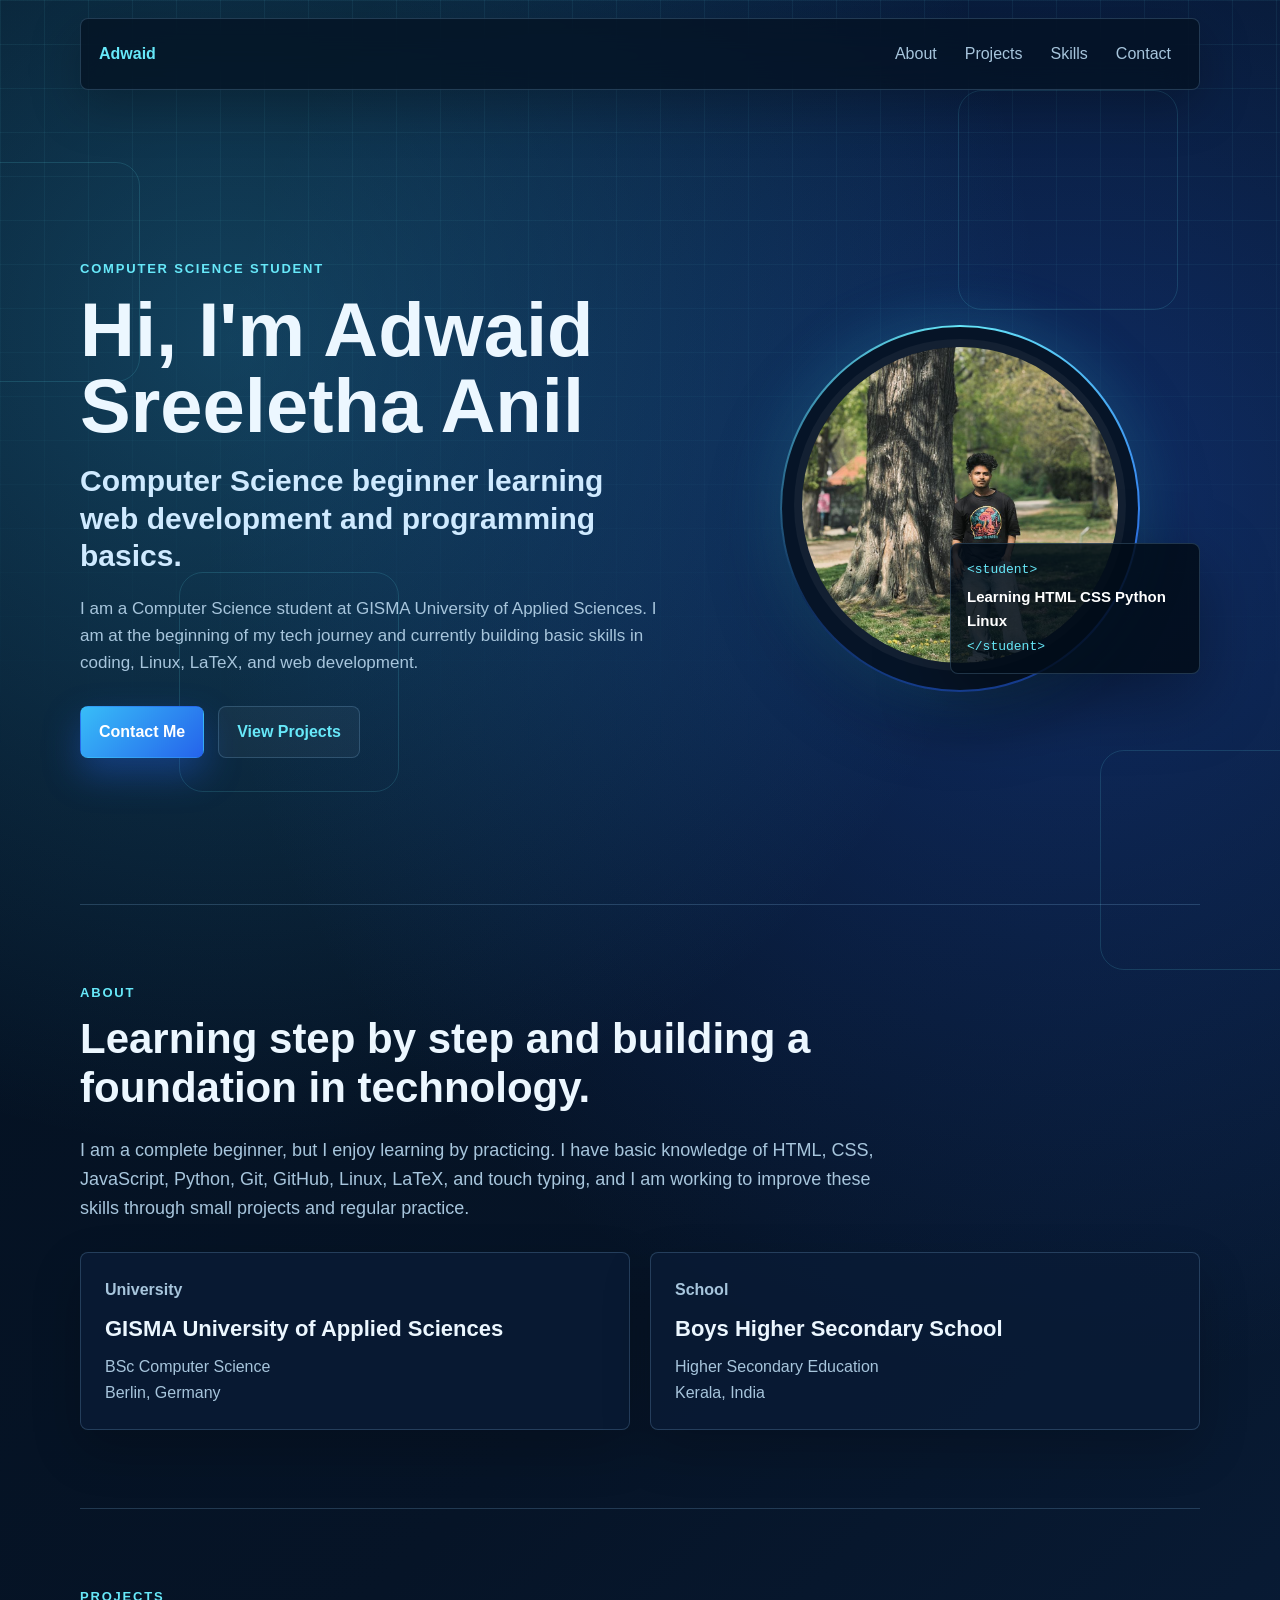
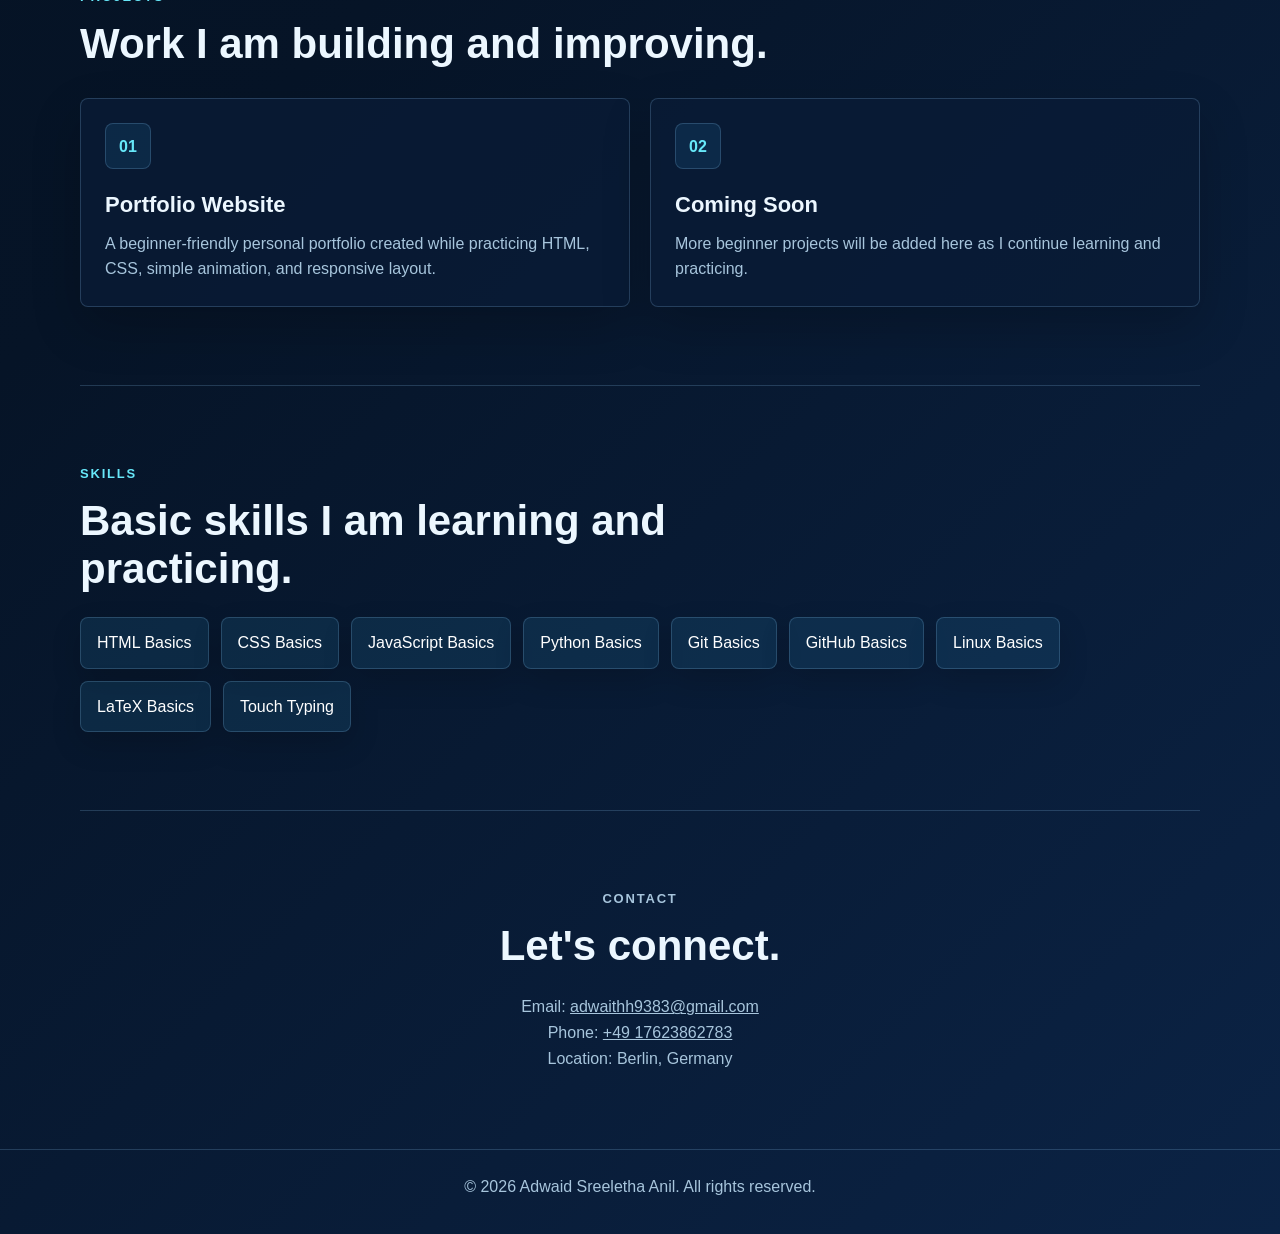
==== index.html @ 9450921c "Add files via upload" ====
<!DOCTYPE html>
<html lang="en">
<head>
  <meta charset="UTF-8" />
  <meta name="viewport" content="width=device-width, initial-scale=1.0" />
  <title>Adwaid Sreeletha Anil | IT Student Portfolio</title>
  <link rel="stylesheet" href="style.css" />
</head>
<body>
  <div class="tech-bg" aria-hidden="true">
    <span></span>
    <span></span>
    <span></span>
    <span></span>
  </div>

  <nav class="navbar">
    <a class="logo" href="#home">Adwaid</a>
    <ul>
      <li><a href="#about">About</a></li>
      <li><a href="#projects">Projects</a></li>
      <li><a href="#skills">Skills</a></li>
      <li><a href="#contact">Contact</a></li>
    </ul>
  </nav>

  <main>
    <header id="home" class="hero reveal">
      <div class="hero-text">
        <p class="eyebrow">Computer Science Student</p>
        <h1>Hi, I'm Adwaid Sreeletha Anil</h1>
        <h2>Computer Science beginner learning web development and programming basics.</h2>
        <p>
          I am a Computer Science student at GISMA University of Applied Sciences. I am at the beginning of my tech journey and currently building basic skills in coding, Linux, LaTeX, and web development.
        </p>
        <div class="hero-actions">
          <a href="#contact" class="btn primary">Contact Me</a>
          <a href="#projects" class="btn secondary">View Projects</a>
        </div>
      </div>

      <div class="hero-visual">
        <div class="profile-ring">
          <img src="imagesprofile.jpg.jpeg" alt="Portrait of Adwaid Sreeletha Anil" />
        </div>
        <div class="code-card">
          <span>&lt;student&gt;</span>
          <strong>Learning HTML CSS Python Linux</strong>
          <span>&lt;/student&gt;</span>
        </div>
      </div>
    </header>

    <section id="about" class="section reveal">
      <div class="section-heading">
        <p class="eyebrow">About</p>
        <h2>Learning step by step and building a foundation in technology.</h2>
      </div>
      <p class="lead">
        I am a complete beginner, but I enjoy learning by practicing. I have basic knowledge of HTML, CSS, JavaScript, Python, Git, GitHub, Linux, LaTeX, and touch typing, and I am working to improve these skills through small projects and regular practice.
      </p>

      <div class="education-grid">
        <article class="info-card">
          <p class="card-label">University</p>
          <h3>GISMA University of Applied Sciences</h3>
          <p>BSc Computer Science</p>
          <p>Berlin, Germany</p>
        </article>

        <article class="info-card">
          <p class="card-label">School</p>
          <h3>Boys Higher Secondary School</h3>
          <p>Higher Secondary Education</p>
          <p>Kerala, India</p>
        </article>
      </div>
    </section>

    <section id="projects" class="section reveal">
      <div class="section-heading">
        <p class="eyebrow">Projects</p>
        <h2>Work I am building and improving.</h2>
      </div>

      <div class="project-grid">
        <article class="project-card">
          <div class="project-icon">01</div>
          <h3>Portfolio Website</h3>
          <p>A beginner-friendly personal portfolio created while practicing HTML, CSS, simple animation, and responsive layout.</p>
        </article>

        <article class="project-card">
          <div class="project-icon">02</div>
          <h3>Coming Soon</h3>
          <p>More beginner projects will be added here as I continue learning and practicing.</p>
        </article>
      </div>
    </section>

    <section id="skills" class="section reveal">
      <div class="section-heading">
        <p class="eyebrow">Skills</p>
        <h2>Basic skills I am learning and practicing.</h2>
      </div>

      <div class="skills-list">
        <span>HTML Basics</span>
        <span>CSS Basics</span>
        <span>JavaScript Basics</span>
        <span>Python Basics</span>
        <span>Git Basics</span>
        <span>GitHub Basics</span>
        <span>Linux Basics</span>
        <span>LaTeX Basics</span>
        <span>Touch Typing</span>
      </div>
    </section>

    <section id="contact" class="section contact reveal">
      <div class="section-heading">
        <p class="eyebrow">Contact</p>
        <h2>Let's connect.</h2>
      </div>
      <p>Email: <a href="mailto:adwaithh9383@gmail.com">adwaithh9383@gmail.com</a></p>
      <p>Phone: <a href="tel:+4917623862783">+49 17623862783</a></p>
      <p>Location: Berlin, Germany</p>
    </section>
  </main>

  <footer>
    <p>&copy; 2026 Adwaid Sreeletha Anil. All rights reserved.</p>
  </footer>

  <script src="script.js"></script>
</body>
</html>
---- style.css ----
:root {
  --bg: #061427;
  --panel: rgba(10, 28, 54, 0.78);
  --panel-strong: rgba(14, 41, 78, 0.92);
  --text: #ecf7ff;
  --muted: #a7c5dc;
  --blue: #38bdf8;
  --blue-dark: #2563eb;
  --cyan: #67e8f9;
  --line: rgba(148, 210, 255, 0.2);
  --shadow: 0 24px 70px rgba(0, 0, 0, 0.35);
}

* {
  margin: 0;
  padding: 0;
  box-sizing: border-box;
}

html {
  scroll-behavior: smooth;
}

body {
  min-height: 100vh;
  font-family: Arial, Helvetica, sans-serif;
  color: var(--text);
  line-height: 1.6;
  background:
    radial-gradient(circle at 18% 12%, rgba(56, 189, 248, 0.28), transparent 30%),
    radial-gradient(circle at 84% 18%, rgba(37, 99, 235, 0.32), transparent 34%),
    linear-gradient(135deg, #03101f 0%, #061427 48%, #0b2345 100%);
  overflow-x: hidden;
}

body::before {
  content: "";
  position: fixed;
  inset: 0;
  pointer-events: none;
  background-image:
    linear-gradient(rgba(103, 232, 249, 0.08) 1px, transparent 1px),
    linear-gradient(90deg, rgba(103, 232, 249, 0.08) 1px, transparent 1px);
  background-size: 44px 44px;
  mask-image: linear-gradient(to bottom, rgba(0, 0, 0, 0.9), transparent 85%);
  animation: gridMove 18s linear infinite;
}

a {
  color: inherit;
}

.tech-bg span {
  position: fixed;
  width: 220px;
  height: 220px;
  border: 1px solid rgba(103, 232, 249, 0.15);
  border-radius: 24px;
  pointer-events: none;
  animation: floatTech 12s ease-in-out infinite;
}

.tech-bg span:nth-child(1) {
  top: 18%;
  left: -80px;
}

.tech-bg span:nth-child(2) {
  top: 10%;
  right: 8%;
  animation-delay: -4s;
}

.tech-bg span:nth-child(3) {
  bottom: 12%;
  left: 14%;
  animation-delay: -7s;
}

.tech-bg span:nth-child(4) {
  bottom: -70px;
  right: -40px;
  animation-delay: -2s;
}

.navbar {
  position: sticky;
  top: 0;
  z-index: 10;
  display: flex;
  justify-content: space-between;
  align-items: center;
  gap: 24px;
  width: min(1120px, calc(100% - 32px));
  margin: 18px auto 0;
  padding: 14px 18px;
  background: rgba(3, 16, 31, 0.72);
  border: 1px solid var(--line);
  border-radius: 8px;
  backdrop-filter: blur(16px);
  box-shadow: 0 16px 50px rgba(0, 0, 0, 0.25);
}

.logo {
  font-weight: 800;
  letter-spacing: 0;
  color: var(--cyan);
  text-decoration: none;
}

.navbar ul {
  display: flex;
  gap: 8px;
  list-style: none;
}

.navbar a {
  text-decoration: none;
}

.navbar li a {
  display: block;
  padding: 8px 10px;
  color: var(--muted);
  border-radius: 6px;
  transition: color 0.25s ease, background 0.25s ease;
}

.navbar li a:hover {
  color: var(--text);
  background: rgba(56, 189, 248, 0.14);
}

main {
  position: relative;
  z-index: 1;
}

.hero,
.section {
  width: min(1120px, calc(100% - 32px));
  margin: 0 auto;
}

.hero {
  min-height: calc(100vh - 86px);
  display: grid;
  grid-template-columns: 1.1fr 0.9fr;
  align-items: center;
  gap: 52px;
  padding: 84px 0 60px;
}

.eyebrow {
  margin-bottom: 12px;
  color: var(--cyan);
  font-size: 13px;
  font-weight: 800;
  letter-spacing: 1.8px;
  text-transform: uppercase;
}

.hero h1 {
  max-width: 680px;
  font-size: clamp(42px, 7vw, 76px);
  line-height: 1;
}

.hero h2 {
  max-width: 620px;
  margin-top: 18px;
  color: #cfeaff;
  font-size: clamp(20px, 3vw, 30px);
  line-height: 1.25;
  font-weight: 700;
}

.hero p:not(.eyebrow) {
  max-width: 620px;
  margin-top: 20px;
  color: var(--muted);
  font-size: 17px;
}

.hero-actions {
  display: flex;
  flex-wrap: wrap;
  gap: 14px;
  margin-top: 30px;
}

.btn {
  display: inline-flex;
  align-items: center;
  justify-content: center;
  min-height: 46px;
  padding: 12px 18px;
  border: 1px solid transparent;
  border-radius: 8px;
  font-weight: 800;
  text-decoration: none;
  transition: transform 0.25s ease, box-shadow 0.25s ease, border-color 0.25s ease;
}

.btn:hover {
  transform: translateY(-3px);
}

.btn.primary {
  background: linear-gradient(135deg, var(--blue), var(--blue-dark));
  color: #ffffff;
  box-shadow: 0 16px 36px rgba(37, 99, 235, 0.38);
}

.btn.secondary {
  border-color: var(--line);
  color: var(--cyan);
  background: rgba(255, 255, 255, 0.04);
}

.hero-visual {
  position: relative;
  display: grid;
  place-items: center;
}

.profile-ring {
  position: relative;
  width: min(360px, 82vw);
  aspect-ratio: 1;
  padding: 12px;
  border-radius: 50%;
  background:
    linear-gradient(var(--bg), var(--bg)) padding-box,
    conic-gradient(from 0deg, var(--cyan), var(--blue-dark), transparent, var(--cyan)) border-box;
  border: 2px solid transparent;
  box-shadow: var(--shadow), 0 0 60px rgba(56, 189, 248, 0.3);
  animation: profilePulse 4s ease-in-out infinite;
}

.profile-ring img {
  width: 100%;
  height: 100%;
  border-radius: 50%;
  object-fit: cover;
  object-position: center 100%;
  border: 8px solid rgba(255, 255, 255, 0.05);
}

.code-card {
  position: absolute;
  right: 0;
  bottom: 18px;
  display: grid;
  gap: 4px;
  width: min(250px, 68vw);
  padding: 16px;
  border: 1px solid var(--line);
  border-radius: 8px;
  background: rgba(2, 12, 24, 0.86);
  box-shadow: var(--shadow);
  animation: cardFloat 4s ease-in-out infinite;
}

.code-card span {
  color: var(--cyan);
  font-family: "Courier New", monospace;
  font-size: 13px;
}

.code-card strong {
  color: #ffffff;
  font-size: 15px;
}

.section {
  padding: 78px 0;
  border-top: 1px solid var(--line);
}

.section-heading {
  max-width: 760px;
  margin-bottom: 24px;
}

.section h2 {
  font-size: clamp(28px, 4vw, 42px);
  line-height: 1.15;
}

.lead {
  max-width: 820px;
  color: var(--muted);
  font-size: 18px;
}

.education-grid,
.project-grid {
  display: grid;
  grid-template-columns: repeat(2, minmax(0, 1fr));
  gap: 20px;
  margin-top: 30px;
}

.info-card,
.project-card {
  position: relative;
  overflow: hidden;
  padding: 24px;
  border: 1px solid var(--line);
  border-radius: 8px;
  background: var(--panel);
  box-shadow: 0 20px 50px rgba(0, 0, 0, 0.2);
  transition: transform 0.28s ease, border-color 0.28s ease, background 0.28s ease;
}

.info-card::before,
.project-card::before {
  content: "";
  position: absolute;
  inset: 0;
  background: linear-gradient(135deg, rgba(56, 189, 248, 0.16), transparent 42%);
  opacity: 0;
  transition: opacity 0.28s ease;
}

.info-card:hover,
.project-card:hover {
  transform: translateY(-8px);
  border-color: rgba(103, 232, 249, 0.5);
  background: var(--panel-strong);
}

.info-card:hover::before,
.project-card:hover::before {
  opacity: 1;
}

.info-card > *,
.project-card > * {
  position: relative;
}

.card-label,
.project-icon {
  color: var(--cyan);
  font-weight: 800;
}

.info-card h3,
.project-card h3 {
  margin: 8px 0;
  font-size: 22px;
}

.info-card p,
.project-card p {
  color: var(--muted);
}

.project-icon {
  display: grid;
  place-items: center;
  width: 46px;
  height: 46px;
  margin-bottom: 18px;
  border: 1px solid var(--line);
  border-radius: 8px;
  background: rgba(56, 189, 248, 0.1);
}

.skills-list {
  display: flex;
  flex-wrap: wrap;
  gap: 12px;
}

.skills-list span {
  padding: 12px 16px;
  border: 1px solid var(--line);
  border-radius: 8px;
  color: #ffffff;
  background: rgba(56, 189, 248, 0.11);
  box-shadow: 0 12px 30px rgba(0, 0, 0, 0.16);
  transition: transform 0.25s ease, background 0.25s ease;
}

.skills-list span:hover {
  transform: translateY(-4px);
  background: rgba(56, 189, 248, 0.22);
}

.contact {
  text-align: center;
}

.contact .section-heading {
  margin-left: auto;
  margin-right: auto;
}

.contact p {
  color: var(--muted);
}

footer {
  position: relative;
  z-index: 1;
  padding: 24px 16px 34px;
  color: var(--muted);
  text-align: center;
  border-top: 1px solid var(--line);
}

.reveal {
  opacity: 0;
  transform: translateY(28px);
  transition: opacity 0.7s ease, transform 0.7s ease;
}

.reveal.visible {
  opacity: 1;
  transform: translateY(0);
}

@keyframes gridMove {
  from {
    background-position: 0 0;
  }

  to {
    background-position: 44px 44px;
  }
}

@keyframes floatTech {
  0%,
  100% {
    transform: translateY(0) rotate(0deg);
  }

  50% {
    transform: translateY(-24px) rotate(8deg);
  }
}

@keyframes profilePulse {
  0%,
  100% {
    box-shadow: var(--shadow), 0 0 44px rgba(56, 189, 248, 0.25);
  }

  50% {
    box-shadow: var(--shadow), 0 0 76px rgba(56, 189, 248, 0.45);
  }
}

@keyframes cardFloat {
  0%,
  100% {
    transform: translateY(0);
  }

  50% {
    transform: translateY(-12px);
  }
}

@media (max-width: 760px) {
  .navbar {
    align-items: flex-start;
    flex-direction: column;
  }

  .navbar ul {
    flex-wrap: wrap;
  }

  .hero {
    min-height: auto;
    grid-template-columns: 1fr;
    padding-top: 58px;
  }

  .hero-visual {
    order: -1;
  }

  .code-card {
    right: auto;
    bottom: -8px;
    animation: none;
  }

  .education-grid,
  .project-grid {
    grid-template-columns: 1fr;
  }

  .section {
    padding: 58px 0;
  }
}
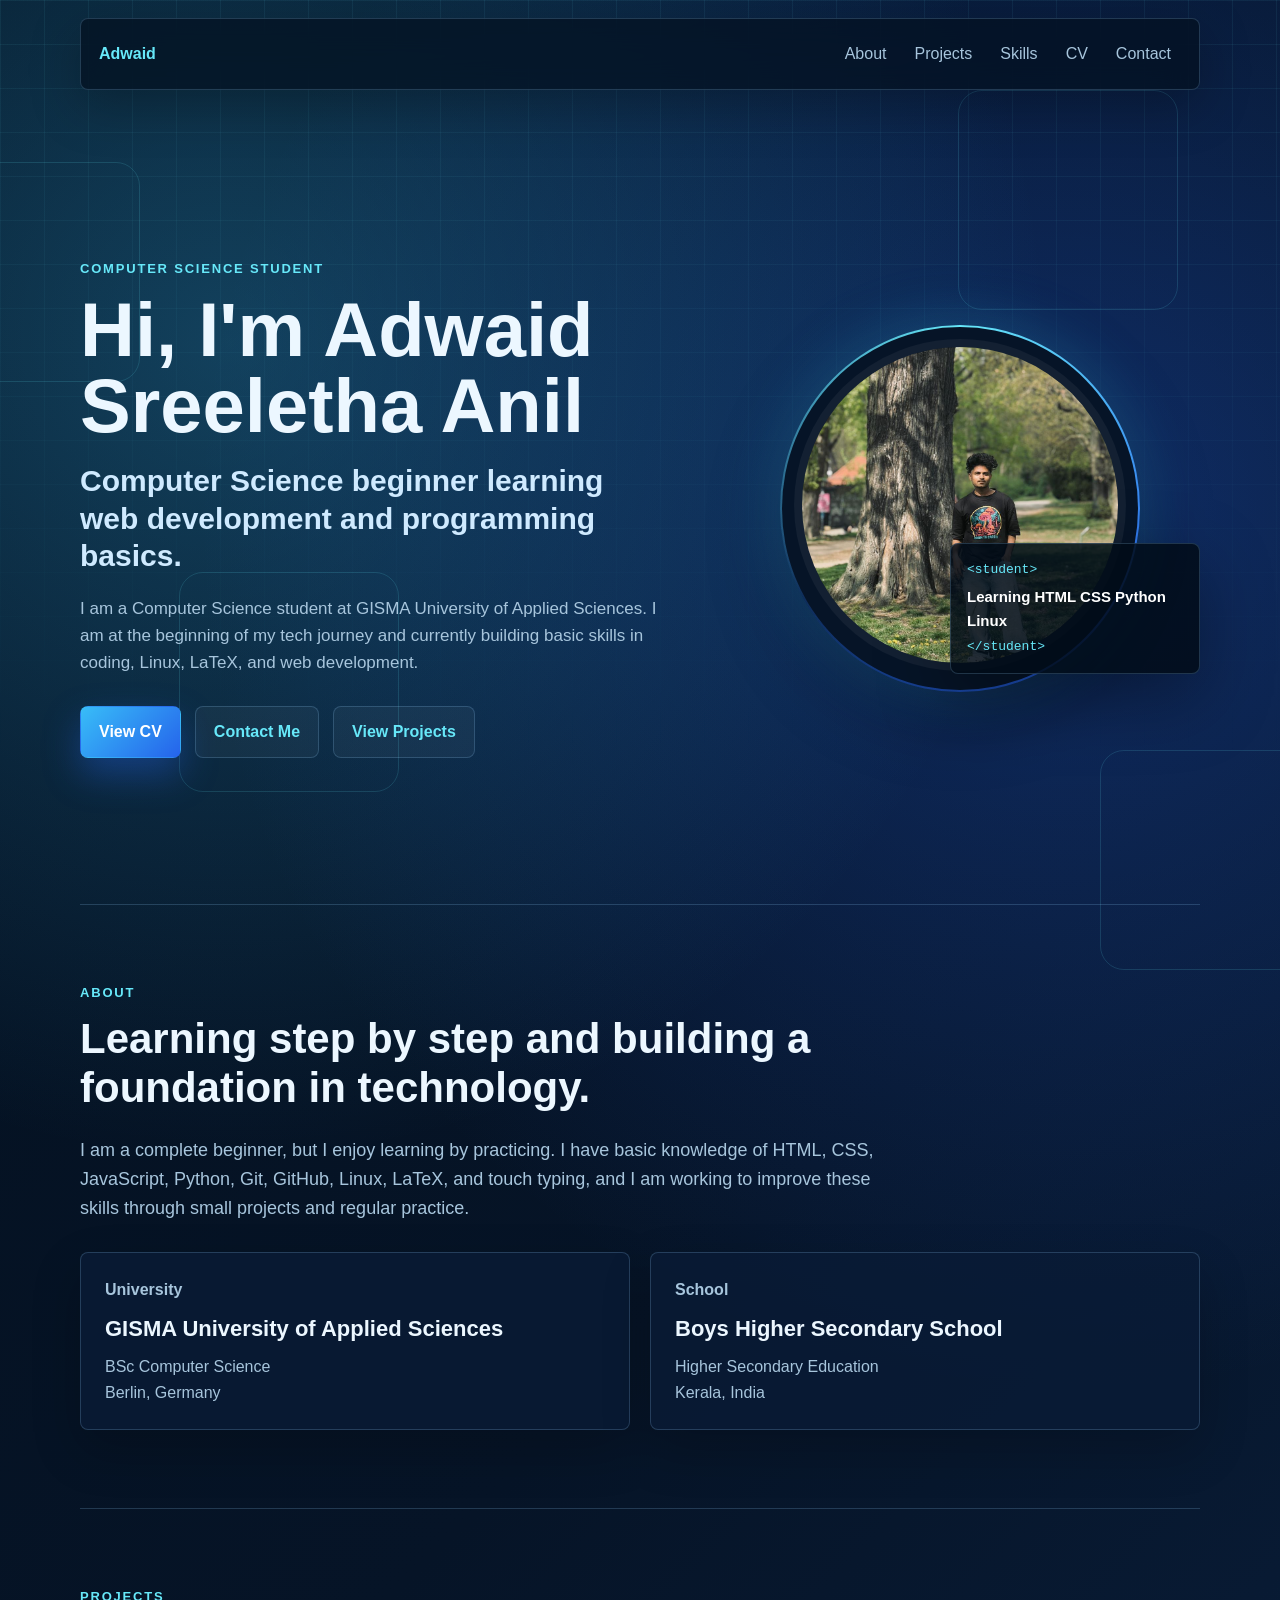
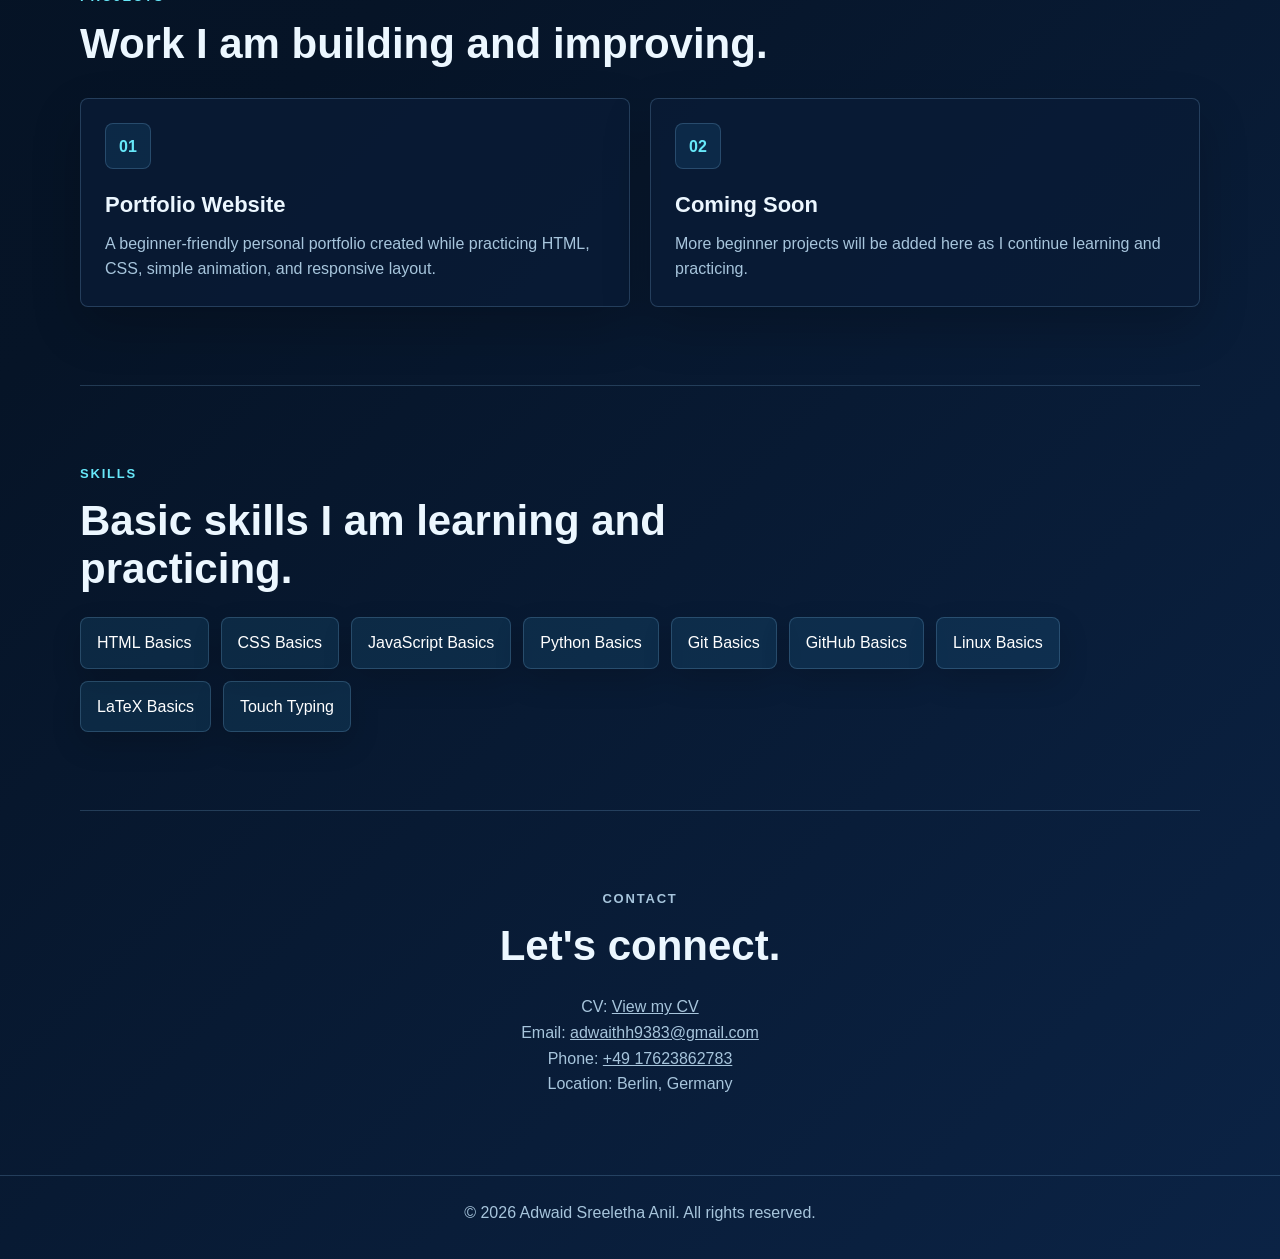
==== commit 4458944a: "Added CV downloaded section" ====
--- a/index.html
+++ b/index.html
@@ -20,6 +20,7 @@
       <li><a href="#about">About</a></li>
       <li><a href="#projects">Projects</a></li>
       <li><a href="#skills">Skills</a></li>
+      <li><a href="Adwaid-Sreeletha-Anil-CV.pdf" target="_blank">CV</a></li>
       <li><a href="#contact">Contact</a></li>
     </ul>
   </nav>
@@ -34,7 +35,8 @@
           I am a Computer Science student at GISMA University of Applied Sciences. I am at the beginning of my tech journey and currently building basic skills in coding, Linux, LaTeX, and web development.
         </p>
         <div class="hero-actions">
-          <a href="#contact" class="btn primary">Contact Me</a>
+          <a href="Adwaid-Sreeletha-Anil-CV.pdf" class="btn primary" target="_blank">View CV</a>
+          <a href="#contact" class="btn secondary">Contact Me</a>
           <a href="#projects" class="btn secondary">View Projects</a>
         </div>
       </div>
@@ -122,6 +124,7 @@
         <p class="eyebrow">Contact</p>
         <h2>Let's connect.</h2>
       </div>
+      <p>CV: <a href="Adwaid-Sreeletha-Anil-CV.pdf" target="_blank">View my CV</a></p>
       <p>Email: <a href="mailto:adwaithh9383@gmail.com">adwaithh9383@gmail.com</a></p>
       <p>Phone: <a href="tel:+4917623862783">+49 17623862783</a></p>
       <p>Location: Berlin, Germany</p>
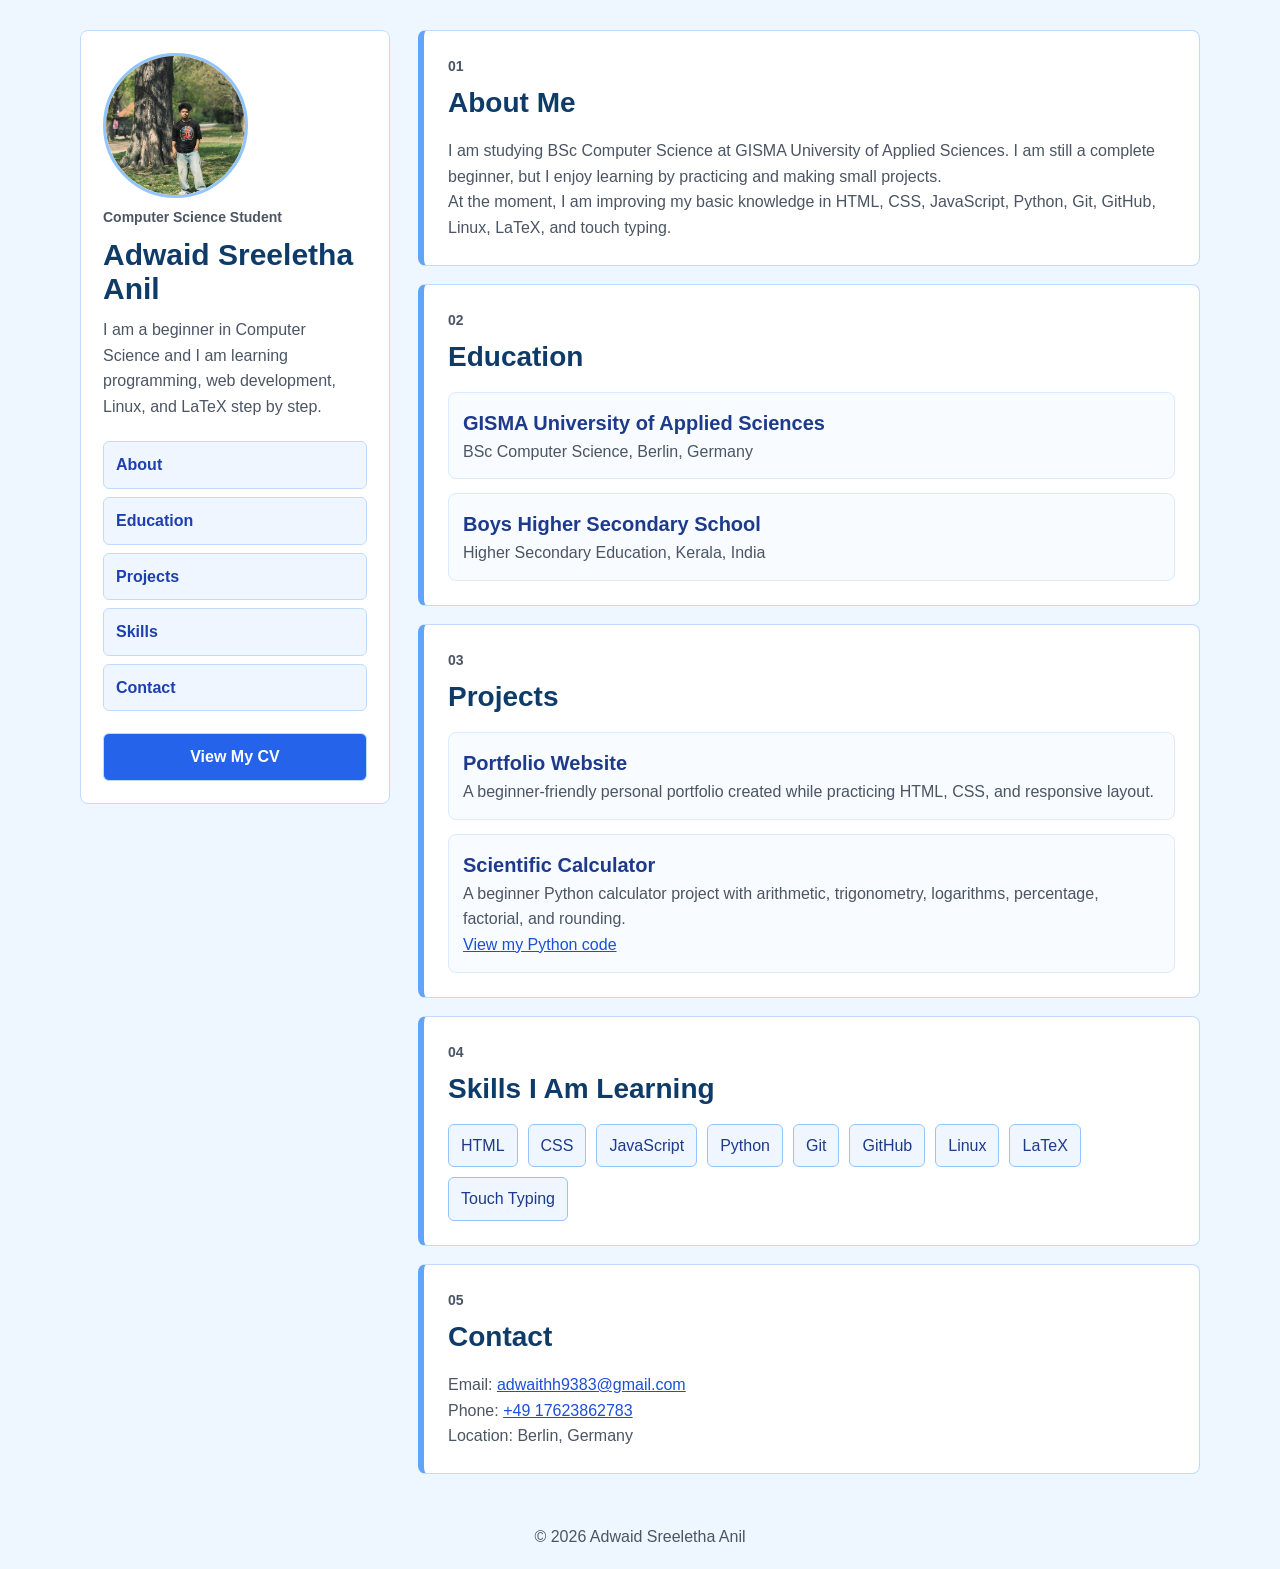
==== commit d1a6a6d7: "Update portfolio" ====
--- a/index.html
+++ b/index.html
@@ -3,138 +3,101 @@
 <head>
   <meta charset="UTF-8" />
   <meta name="viewport" content="width=device-width, initial-scale=1.0" />
-  <title>Adwaid Sreeletha Anil | IT Student Portfolio</title>
+  <title>Adwaid Sreeletha Anil | Portfolio</title>
   <link rel="stylesheet" href="style.css" />
 </head>
 <body>
-  <div class="tech-bg" aria-hidden="true">
-    <span></span>
-    <span></span>
-    <span></span>
-    <span></span>
-  </div>
-
-  <nav class="navbar">
-    <a class="logo" href="#home">Adwaid</a>
-    <ul>
-      <li><a href="#about">About</a></li>
-      <li><a href="#projects">Projects</a></li>
-      <li><a href="#skills">Skills</a></li>
-      <li><a href="Adwaid-Sreeletha-Anil-CV.pdf" target="_blank">CV</a></li>
-      <li><a href="#contact">Contact</a></li>
-    </ul>
-  </nav>
-
-  <main>
-    <header id="home" class="hero reveal">
-      <div class="hero-text">
-        <p class="eyebrow">Computer Science Student</p>
-        <h1>Hi, I'm Adwaid Sreeletha Anil</h1>
-        <h2>Computer Science beginner learning web development and programming basics.</h2>
-        <p>
-          I am a Computer Science student at GISMA University of Applied Sciences. I am at the beginning of my tech journey and currently building basic skills in coding, Linux, LaTeX, and web development.
-        </p>
-        <div class="hero-actions">
-          <a href="Adwaid-Sreeletha-Anil-CV.pdf" class="btn primary" target="_blank">View CV</a>
-          <a href="#contact" class="btn secondary">Contact Me</a>
-          <a href="#projects" class="btn secondary">View Projects</a>
-        </div>
-      </div>
-
-      <div class="hero-visual">
-        <div class="profile-ring">
-          <img src="imagesprofile.jpg.jpeg" alt="Portrait of Adwaid Sreeletha Anil" />
-        </div>
-        <div class="code-card">
-          <span>&lt;student&gt;</span>
-          <strong>Learning HTML CSS Python Linux</strong>
-          <span>&lt;/student&gt;</span>
-        </div>
-      </div>
-    </header>
-
-    <section id="about" class="section reveal">
-      <div class="section-heading">
-        <p class="eyebrow">About</p>
-        <h2>Learning step by step and building a foundation in technology.</h2>
-      </div>
-      <p class="lead">
-        I am a complete beginner, but I enjoy learning by practicing. I have basic knowledge of HTML, CSS, JavaScript, Python, Git, GitHub, Linux, LaTeX, and touch typing, and I am working to improve these skills through small projects and regular practice.
+  <main class="portfolio-layout">
+    <aside class="profile-panel">
+      <img src="imagesprofile.jpg.jpeg" alt="Portrait of Adwaid Sreeletha Anil" />
+      <p class="small-title">Computer Science Student</p>
+      <h1>Adwaid Sreeletha Anil</h1>
+      <p>
+        I am a beginner in Computer Science and I am learning programming, web development, Linux, and LaTeX step by step.
       </p>
 
-      <div class="education-grid">
-        <article class="info-card">
-          <p class="card-label">University</p>
-          <h3>GISMA University of Applied Sciences</h3>
-          <p>BSc Computer Science</p>
-          <p>Berlin, Germany</p>
-        </article>
+      <nav class="side-links">
+        <a href="#about">About</a>
+        <a href="#education">Education</a>
+        <a href="#projects">Projects</a>
+        <a href="#skills">Skills</a>
+        <a href="#contact">Contact</a>
+      </nav>
 
-        <article class="info-card">
-          <p class="card-label">School</p>
-          <h3>Boys Higher Secondary School</h3>
-          <p>Higher Secondary Education</p>
-          <p>Kerala, India</p>
-        </article>
-      </div>
-    </section>
+      <a class="cv-link" href="Adwaid-Sreeletha-Anil-CV.pdf" target="_blank">View My CV</a>
+    </aside>
 
-    <section id="projects" class="section reveal">
-      <div class="section-heading">
-        <p class="eyebrow">Projects</p>
-        <h2>Work I am building and improving.</h2>
-      </div>
+    <div class="content-panel">
+      <section id="about" class="notebook-section">
+        <p class="section-number">01</p>
+        <h2>About Me</h2>
+        <p>
+          I am studying BSc Computer Science at GISMA University of Applied Sciences. I am still a complete beginner, but I enjoy learning by practicing and making small projects.
+        </p>
+        <p>
+          At the moment, I am improving my basic knowledge in HTML, CSS, JavaScript, Python, Git, GitHub, Linux, LaTeX, and touch typing.
+        </p>
+      </section>
 
-      <div class="project-grid">
-        <article class="project-card">
-          <div class="project-icon">01</div>
-          <h3>Portfolio Website</h3>
-          <p>A beginner-friendly personal portfolio created while practicing HTML, CSS, simple animation, and responsive layout.</p>
-        </article>
+      <section id="education" class="notebook-section">
+        <p class="section-number">02</p>
+        <h2>Education</h2>
+        <div class="simple-list">
+          <div>
+            <h3>GISMA University of Applied Sciences</h3>
+            <p>BSc Computer Science, Berlin, Germany</p>
+          </div>
+          <div>
+            <h3>Boys Higher Secondary School</h3>
+            <p>Higher Secondary Education, Kerala, India</p>
+          </div>
+        </div>
+      </section>
 
-        <article class="project-card">
-          <div class="project-icon">02</div>
-          <h3>Coming Soon</h3>
-          <p>More beginner projects will be added here as I continue learning and practicing.</p>
-        </article>
-      </div>
-    </section>
+      <section id="projects" class="notebook-section">
+        <p class="section-number">03</p>
+        <h2>Projects</h2>
+        <div class="simple-list">
+          <div>
+            <h3>Portfolio Website</h3>
+            <p>A beginner-friendly personal portfolio created while practicing HTML, CSS, and responsive layout.</p>
+          </div>
+          <div>
+            <h3>Scientific Calculator</h3>
+            <p>A beginner Python calculator project with arithmetic, trigonometry, logarithms, percentage, factorial, and rounding.</p>
+            <a href="calculator-project.html">View my Python code</a>
+          </div>
+        </div>
+      </section>
 
-    <section id="skills" class="section reveal">
-      <div class="section-heading">
-        <p class="eyebrow">Skills</p>
-        <h2>Basic skills I am learning and practicing.</h2>
-      </div>
+      <section id="skills" class="notebook-section">
+        <p class="section-number">04</p>
+        <h2>Skills I Am Learning</h2>
+        <div class="skill-row">
+          <span>HTML</span>
+          <span>CSS</span>
+          <span>JavaScript</span>
+          <span>Python</span>
+          <span>Git</span>
+          <span>GitHub</span>
+          <span>Linux</span>
+          <span>LaTeX</span>
+          <span>Touch Typing</span>
+        </div>
+      </section>
 
-      <div class="skills-list">
-        <span>HTML Basics</span>
-        <span>CSS Basics</span>
-        <span>JavaScript Basics</span>
-        <span>Python Basics</span>
-        <span>Git Basics</span>
-        <span>GitHub Basics</span>
-        <span>Linux Basics</span>
-        <span>LaTeX Basics</span>
-        <span>Touch Typing</span>
-      </div>
-    </section>
-
-    <section id="contact" class="section contact reveal">
-      <div class="section-heading">
-        <p class="eyebrow">Contact</p>
-        <h2>Let's connect.</h2>
-      </div>
-      <p>CV: <a href="Adwaid-Sreeletha-Anil-CV.pdf" target="_blank">View my CV</a></p>
-      <p>Email: <a href="mailto:adwaithh9383@gmail.com">adwaithh9383@gmail.com</a></p>
-      <p>Phone: <a href="tel:+4917623862783">+49 17623862783</a></p>
-      <p>Location: Berlin, Germany</p>
-    </section>
+      <section id="contact" class="notebook-section">
+        <p class="section-number">05</p>
+        <h2>Contact</h2>
+        <p>Email: <a href="mailto:adwaithh9383@gmail.com">adwaithh9383@gmail.com</a></p>
+        <p>Phone: <a href="tel:+4917623862783">+49 17623862783</a></p>
+        <p>Location: Berlin, Germany</p>
+      </section>
+    </div>
   </main>
 
   <footer>
-    <p>&copy; 2026 Adwaid Sreeletha Anil. All rights reserved.</p>
+    <p>&copy; 2026 Adwaid Sreeletha Anil</p>
   </footer>
-
-  <script src="script.js"></script>
 </body>
 </html>
--- a/style.css
+++ b/style.css
@@ -1,16 +1,3 @@
-:root {
-  --bg: #061427;
-  --panel: rgba(10, 28, 54, 0.78);
-  --panel-strong: rgba(14, 41, 78, 0.92);
-  --text: #ecf7ff;
-  --muted: #a7c5dc;
-  --blue: #38bdf8;
-  --blue-dark: #2563eb;
-  --cyan: #67e8f9;
-  --line: rgba(148, 210, 255, 0.2);
-  --shadow: 0 24px 70px rgba(0, 0, 0, 0.35);
-}
-
 * {
   margin: 0;
   padding: 0;
@@ -22,482 +9,256 @@
 }
 
 body {
-  min-height: 100vh;
   font-family: Arial, Helvetica, sans-serif;
-  color: var(--text);
   line-height: 1.6;
-  background:
-    radial-gradient(circle at 18% 12%, rgba(56, 189, 248, 0.28), transparent 30%),
-    radial-gradient(circle at 84% 18%, rgba(37, 99, 235, 0.32), transparent 34%),
-    linear-gradient(135deg, #03101f 0%, #061427 48%, #0b2345 100%);
-  overflow-x: hidden;
-}
-
-body::before {
-  content: "";
-  position: fixed;
-  inset: 0;
-  pointer-events: none;
-  background-image:
-    linear-gradient(rgba(103, 232, 249, 0.08) 1px, transparent 1px),
-    linear-gradient(90deg, rgba(103, 232, 249, 0.08) 1px, transparent 1px);
-  background-size: 44px 44px;
-  mask-image: linear-gradient(to bottom, rgba(0, 0, 0, 0.9), transparent 85%);
-  animation: gridMove 18s linear infinite;
+  color: #263241;
+  background: #eef6ff;
 }
 
 a {
-  color: inherit;
-}
-
-.tech-bg span {
-  position: fixed;
-  width: 220px;
-  height: 220px;
-  border: 1px solid rgba(103, 232, 249, 0.15);
-  border-radius: 24px;
-  pointer-events: none;
-  animation: floatTech 12s ease-in-out infinite;
-}
-
-.tech-bg span:nth-child(1) {
-  top: 18%;
-  left: -80px;
-}
-
-.tech-bg span:nth-child(2) {
-  top: 10%;
-  right: 8%;
-  animation-delay: -4s;
-}
-
-.tech-bg span:nth-child(3) {
-  bottom: 12%;
-  left: 14%;
-  animation-delay: -7s;
-}
-
-.tech-bg span:nth-child(4) {
-  bottom: -70px;
-  right: -40px;
-  animation-delay: -2s;
-}
-
-.navbar {
-  position: sticky;
-  top: 0;
-  z-index: 10;
-  display: flex;
-  justify-content: space-between;
-  align-items: center;
-  gap: 24px;
-  width: min(1120px, calc(100% - 32px));
-  margin: 18px auto 0;
-  padding: 14px 18px;
-  background: rgba(3, 16, 31, 0.72);
-  border: 1px solid var(--line);
-  border-radius: 8px;
-  backdrop-filter: blur(16px);
-  box-shadow: 0 16px 50px rgba(0, 0, 0, 0.25);
-}
-
-.logo {
-  font-weight: 800;
-  letter-spacing: 0;
-  color: var(--cyan);
-  text-decoration: none;
-}
-
-.navbar ul {
-  display: flex;
-  gap: 8px;
-  list-style: none;
-}
-
-.navbar a {
-  text-decoration: none;
-}
-
-.navbar li a {
-  display: block;
-  padding: 8px 10px;
-  color: var(--muted);
-  border-radius: 6px;
-  transition: color 0.25s ease, background 0.25s ease;
-}
-
-.navbar li a:hover {
-  color: var(--text);
-  background: rgba(56, 189, 248, 0.14);
-}
-
-main {
-  position: relative;
-  z-index: 1;
-}
-
-.hero,
-.section {
+  color: #1d4ed8;
+}
+
+.portfolio-layout {
+  display: grid;
+  grid-template-columns: 310px minmax(0, 1fr);
+  gap: 28px;
   width: min(1120px, calc(100% - 32px));
   margin: 0 auto;
-}
-
-.hero {
-  min-height: calc(100vh - 86px);
-  display: grid;
-  grid-template-columns: 1.1fr 0.9fr;
-  align-items: center;
-  gap: 52px;
-  padding: 84px 0 60px;
-}
-
-.eyebrow {
-  margin-bottom: 12px;
-  color: var(--cyan);
-  font-size: 13px;
-  font-weight: 800;
-  letter-spacing: 1.8px;
-  text-transform: uppercase;
-}
-
-.hero h1 {
-  max-width: 680px;
-  font-size: clamp(42px, 7vw, 76px);
-  line-height: 1;
-}
-
-.hero h2 {
-  max-width: 620px;
-  margin-top: 18px;
-  color: #cfeaff;
-  font-size: clamp(20px, 3vw, 30px);
-  line-height: 1.25;
-  font-weight: 700;
-}
-
-.hero p:not(.eyebrow) {
-  max-width: 620px;
-  margin-top: 20px;
-  color: var(--muted);
-  font-size: 17px;
-}
-
-.hero-actions {
-  display: flex;
-  flex-wrap: wrap;
-  gap: 14px;
-  margin-top: 30px;
-}
-
-.btn {
-  display: inline-flex;
-  align-items: center;
-  justify-content: center;
-  min-height: 46px;
-  padding: 12px 18px;
-  border: 1px solid transparent;
-  border-radius: 8px;
-  font-weight: 800;
-  text-decoration: none;
-  transition: transform 0.25s ease, box-shadow 0.25s ease, border-color 0.25s ease;
-}
-
-.btn:hover {
-  transform: translateY(-3px);
-}
-
-.btn.primary {
-  background: linear-gradient(135deg, var(--blue), var(--blue-dark));
-  color: #ffffff;
-  box-shadow: 0 16px 36px rgba(37, 99, 235, 0.38);
-}
-
-.btn.secondary {
-  border-color: var(--line);
-  color: var(--cyan);
-  background: rgba(255, 255, 255, 0.04);
-}
-
-.hero-visual {
-  position: relative;
-  display: grid;
-  place-items: center;
-}
-
-.profile-ring {
-  position: relative;
-  width: min(360px, 82vw);
-  aspect-ratio: 1;
-  padding: 12px;
-  border-radius: 50%;
-  background:
-    linear-gradient(var(--bg), var(--bg)) padding-box,
-    conic-gradient(from 0deg, var(--cyan), var(--blue-dark), transparent, var(--cyan)) border-box;
-  border: 2px solid transparent;
-  box-shadow: var(--shadow), 0 0 60px rgba(56, 189, 248, 0.3);
-  animation: profilePulse 4s ease-in-out infinite;
-}
-
-.profile-ring img {
-  width: 100%;
-  height: 100%;
+  padding: 30px 0;
+}
+
+.profile-panel {
+  position: sticky;
+  top: 24px;
+  align-self: start;
+  padding: 22px;
+  border: 1px solid #bfdbfe;
+  border-radius: 8px;
+  background: #ffffff;
+}
+
+.profile-panel img {
+  width: 145px;
+  height: 145px;
+  border: 3px solid #93c5fd;
   border-radius: 50%;
   object-fit: cover;
   object-position: center 100%;
-  border: 8px solid rgba(255, 255, 255, 0.05);
-}
-
-.code-card {
-  position: absolute;
-  right: 0;
-  bottom: 18px;
-  display: grid;
-  gap: 4px;
-  width: min(250px, 68vw);
-  padding: 16px;
-  border: 1px solid var(--line);
-  border-radius: 8px;
-  background: rgba(2, 12, 24, 0.86);
-  box-shadow: var(--shadow);
-  animation: cardFloat 4s ease-in-out infinite;
-}
-
-.code-card span {
-  color: var(--cyan);
-  font-family: "Courier New", monospace;
-  font-size: 13px;
-}
-
-.code-card strong {
+}
+
+.small-title,
+.section-number {
+  color: #2563eb;
+  font-size: 14px;
+  font-weight: 700;
+}
+
+.profile-panel h1 {
+  margin: 10px 0;
+  color: #0f3b68;
+  font-size: 30px;
+  line-height: 1.15;
+}
+
+.profile-panel p {
+  color: #4b5563;
+}
+
+.side-links {
+  display: grid;
+  gap: 8px;
+  margin: 22px 0;
+}
+
+.side-links a,
+.cv-link {
+  display: block;
+  padding: 10px 12px;
+  border: 1px solid #bfdbfe;
+  border-radius: 6px;
+  color: #1e40af;
+  background: #eff6ff;
+  font-weight: 700;
+  text-decoration: none;
+}
+
+.cv-link {
   color: #ffffff;
-  font-size: 15px;
-}
-
-.section {
-  padding: 78px 0;
-  border-top: 1px solid var(--line);
-}
-
-.section-heading {
-  max-width: 760px;
-  margin-bottom: 24px;
-}
-
-.section h2 {
-  font-size: clamp(28px, 4vw, 42px);
-  line-height: 1.15;
-}
-
-.lead {
-  max-width: 820px;
-  color: var(--muted);
-  font-size: 18px;
-}
-
-.education-grid,
-.project-grid {
-  display: grid;
-  grid-template-columns: repeat(2, minmax(0, 1fr));
-  gap: 20px;
-  margin-top: 30px;
-}
-
-.info-card,
-.project-card {
-  position: relative;
-  overflow: hidden;
+  background: #2563eb;
+  text-align: center;
+}
+
+.content-panel {
+  display: grid;
+  gap: 18px;
+}
+
+.notebook-section {
   padding: 24px;
-  border: 1px solid var(--line);
-  border-radius: 8px;
-  background: var(--panel);
-  box-shadow: 0 20px 50px rgba(0, 0, 0, 0.2);
-  transition: transform 0.28s ease, border-color 0.28s ease, background 0.28s ease;
-}
-
-.info-card::before,
-.project-card::before {
-  content: "";
-  position: absolute;
-  inset: 0;
-  background: linear-gradient(135deg, rgba(56, 189, 248, 0.16), transparent 42%);
-  opacity: 0;
-  transition: opacity 0.28s ease;
-}
-
-.info-card:hover,
-.project-card:hover {
-  transform: translateY(-8px);
-  border-color: rgba(103, 232, 249, 0.5);
-  background: var(--panel-strong);
-}
-
-.info-card:hover::before,
-.project-card:hover::before {
-  opacity: 1;
-}
-
-.info-card > *,
-.project-card > * {
-  position: relative;
-}
-
-.card-label,
-.project-icon {
-  color: var(--cyan);
-  font-weight: 800;
-}
-
-.info-card h3,
-.project-card h3 {
-  margin: 8px 0;
-  font-size: 22px;
-}
-
-.info-card p,
-.project-card p {
-  color: var(--muted);
-}
-
-.project-icon {
-  display: grid;
-  place-items: center;
-  width: 46px;
-  height: 46px;
-  margin-bottom: 18px;
-  border: 1px solid var(--line);
-  border-radius: 8px;
-  background: rgba(56, 189, 248, 0.1);
-}
-
-.skills-list {
+  border: 1px solid #bfdbfe;
+  border-left: 6px solid #60a5fa;
+  border-radius: 8px;
+  background: #ffffff;
+}
+
+.notebook-section h2 {
+  margin: 4px 0 12px;
+  color: #0f3b68;
+  font-size: 28px;
+}
+
+.notebook-section p {
+  color: #4b5563;
+}
+
+.simple-list {
+  display: grid;
+  gap: 14px;
+}
+
+.simple-list div {
+  padding: 14px;
+  border: 1px solid #dbeafe;
+  border-radius: 8px;
+  background: #f8fbff;
+}
+
+.simple-list h3 {
+  color: #1e3a8a;
+  font-size: 20px;
+}
+
+.skill-row {
   display: flex;
   flex-wrap: wrap;
-  gap: 12px;
-}
-
-.skills-list span {
-  padding: 12px 16px;
-  border: 1px solid var(--line);
-  border-radius: 8px;
+  gap: 10px;
+}
+
+.skill-row span {
+  padding: 8px 12px;
+  border: 1px solid #93c5fd;
+  border-radius: 6px;
+  color: #1e3a8a;
+  background: #eff6ff;
+}
+
+footer {
+  padding: 20px;
+  color: #4b5563;
+  text-align: center;
+}
+
+.simple-project-page {
+  background: #eef6ff;
+  color: #122033;
+}
+
+.simple-project {
+  width: min(900px, calc(100% - 28px));
+  margin: 0 auto;
+  padding: 28px 0 50px;
+}
+
+.simple-project h1 {
+  margin-top: 18px;
+  color: #0f3b68;
+  font-size: 36px;
+}
+
+.simple-project h2 {
+  margin-bottom: 14px;
+  color: #0f3b68;
+}
+
+.simple-project p {
+  margin: 10px 0;
+}
+
+.back-link {
+  color: #1d4ed8;
+  font-weight: 700;
+}
+
+.simple-box {
+  margin-top: 22px;
+  padding: 18px;
+  border: 1px solid #b9d5ef;
+  border-radius: 8px;
+  background: #ffffff;
+}
+
+.simple-box label {
+  display: block;
+  margin-top: 12px;
+  margin-bottom: 6px;
+  font-weight: 700;
+}
+
+.simple-box input,
+.simple-box select,
+.simple-box button {
+  width: 100%;
+  max-width: 360px;
+  padding: 10px;
+  border: 1px solid #9bbdde;
+  border-radius: 6px;
+  font: inherit;
+}
+
+.simple-box button {
+  margin-top: 14px;
   color: #ffffff;
-  background: rgba(56, 189, 248, 0.11);
-  box-shadow: 0 12px 30px rgba(0, 0, 0, 0.16);
-  transition: transform 0.25s ease, background 0.25s ease;
-}
-
-.skills-list span:hover {
-  transform: translateY(-4px);
-  background: rgba(56, 189, 248, 0.22);
-}
-
-.contact {
-  text-align: center;
-}
-
-.contact .section-heading {
-  margin-left: auto;
-  margin-right: auto;
-}
-
-.contact p {
-  color: var(--muted);
-}
-
-footer {
-  position: relative;
-  z-index: 1;
-  padding: 24px 16px 34px;
-  color: var(--muted);
-  text-align: center;
-  border-top: 1px solid var(--line);
-}
-
-.reveal {
-  opacity: 0;
-  transform: translateY(28px);
-  transition: opacity 0.7s ease, transform 0.7s ease;
-}
-
-.reveal.visible {
-  opacity: 1;
-  transform: translateY(0);
-}
-
-@keyframes gridMove {
-  from {
-    background-position: 0 0;
-  }
-
-  to {
-    background-position: 44px 44px;
-  }
-}
-
-@keyframes floatTech {
-  0%,
-  100% {
-    transform: translateY(0) rotate(0deg);
-  }
-
-  50% {
-    transform: translateY(-24px) rotate(8deg);
-  }
-}
-
-@keyframes profilePulse {
-  0%,
-  100% {
-    box-shadow: var(--shadow), 0 0 44px rgba(56, 189, 248, 0.25);
-  }
-
-  50% {
-    box-shadow: var(--shadow), 0 0 76px rgba(56, 189, 248, 0.45);
-  }
-}
-
-@keyframes cardFloat {
-  0%,
-  100% {
-    transform: translateY(0);
-  }
-
-  50% {
-    transform: translateY(-12px);
-  }
-}
-
-@media (max-width: 760px) {
-  .navbar {
-    align-items: flex-start;
-    flex-direction: column;
-  }
-
-  .navbar ul {
-    flex-wrap: wrap;
-  }
-
-  .hero {
-    min-height: auto;
+  background: #2563eb;
+  cursor: pointer;
+}
+
+#simple-result {
+  margin-top: 14px;
+  padding: 10px;
+  border-radius: 6px;
+  background: #e8f2ff;
+  font-weight: 700;
+}
+
+.simple-box pre {
+  max-height: 520px;
+  margin-top: 10px;
+  padding: 14px;
+  overflow: auto;
+  border-radius: 6px;
+  color: #e8f2ff;
+  background: #111827;
+}
+
+.simple-box code {
+  font-family: "Courier New", monospace;
+  font-size: 14px;
+  line-height: 1.5;
+  white-space: pre;
+}
+
+@media (max-width: 820px) {
+  .portfolio-layout {
     grid-template-columns: 1fr;
-    padding-top: 58px;
-  }
-
-  .hero-visual {
-    order: -1;
-  }
-
-  .code-card {
-    right: auto;
-    bottom: -8px;
-    animation: none;
-  }
-
-  .education-grid,
-  .project-grid {
+  }
+
+  .profile-panel {
+    position: static;
+  }
+
+  .side-links {
+    grid-template-columns: repeat(2, minmax(0, 1fr));
+  }
+}
+
+@media (max-width: 520px) {
+  .side-links {
     grid-template-columns: 1fr;
   }
 
-  .section {
-    padding: 58px 0;
-  }
-}
+  .notebook-section,
+  .profile-panel {
+    padding: 18px;
+  }
+}
